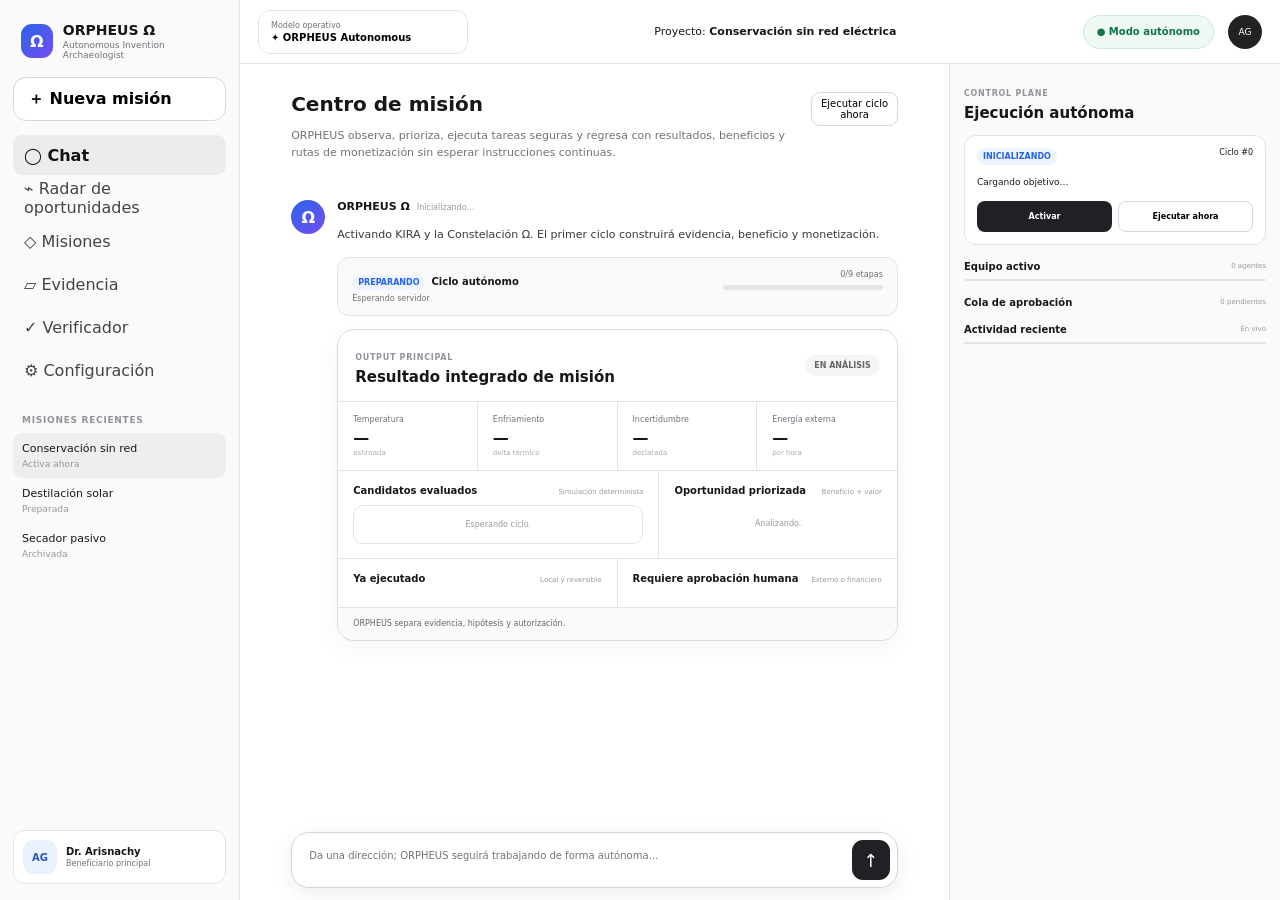
==== web/index.html @ 922df69e "feat: add ChatGPT Codex-style autonomous control interface" ====
<!doctype html>
<html lang="es">
<head>
<meta charset="utf-8"><meta name="viewport" content="width=device-width,initial-scale=1">
<title>ORPHEUS Ω</title>
<style>
:root{--bg:#fff;--soft:#f7f7f8;--line:#e4e4e7;--text:#171719;--muted:#71717a;--blue:#2563eb;--green:#0e9f6e;--amber:#b7791f;font-family:Inter,ui-sans-serif,system-ui,-apple-system,"Segoe UI",sans-serif;color:#171719;background:#fff}
*{box-sizing:border-box}body{margin:0}button,textarea{font:inherit}button{cursor:pointer}.app{min-height:100vh;display:grid;grid-template-columns:240px 1fr}.side{position:fixed;inset:0 auto 0 0;width:240px;padding:16px 13px;background:#fafafa;border-right:1px solid var(--line);display:flex;flex-direction:column;z-index:20}.brand{display:flex;gap:10px;align-items:center;padding:6px 8px 17px}.logo,.avatar{display:grid;place-items:center;border-radius:11px;font-weight:800}.logo{width:34px;height:34px;color:#fff;background:linear-gradient(135deg,#2865e8,#774cf3)}.brand b,.brand small{display:block}.brand b{font-size:14px}.brand small{font-size:9px;color:var(--muted);margin-top:2px}.new{height:44px;border:1px solid #d8d8dc;border-radius:13px;background:#fff;text-align:left;padding:0 14px;font-weight:650}.nav{display:grid;gap:3px;margin-top:14px}.nav button{height:40px;border:0;border-radius:9px;background:transparent;text-align:left;padding:0 11px;color:#444}.nav button:hover,.nav .active{background:#ececee;color:#111;font-weight:650}.recent{margin-top:25px}.label{font-size:9px;color:#92929a;font-weight:800;letter-spacing:.08em;padding:0 9px 8px}.chatrow{padding:9px;border-radius:9px;font-size:11px}.chatrow.active{background:#eeeef0}.chatrow small{display:block;color:#999;margin-top:3px}.user{margin-top:auto;display:grid;grid-template-columns:34px 1fr;gap:9px;align-items:center;padding:9px;border:1px solid var(--line);border-radius:12px;background:#fff}.avatar{width:34px;height:34px;background:#eaf1ff;color:#2458bd;font-size:10px}.user b,.user small{display:block}.user b{font-size:10px}.user small{font-size:8px;color:var(--muted);margin-top:2px}.main{grid-column:2;min-width:0}.top{height:64px;position:sticky;top:0;z-index:15;border-bottom:1px solid var(--line);background:rgba(255,255,255,.94);backdrop-filter:blur(12px);display:grid;grid-template-columns:210px 1fr auto auto;gap:14px;align-items:center;padding:9px 18px}.model{height:44px;border:1px solid var(--line);border-radius:12px;background:#fff;text-align:left;padding:0 12px}.model small,.model b{display:block}.model small{font-size:8px;color:var(--muted)}.model b{font-size:10px;margin-top:2px}.project{text-align:center;font-size:11px}.auto{height:34px;border:1px solid #cfe8dd;border-radius:999px;background:#eff9f4;color:#13734d;padding:0 13px;font-size:10px;font-weight:700}.auto.pause{border-color:#eadcbc;background:#fff8e9;color:#8a641e}.profile{width:34px;height:34px;border-radius:50%;border:0;background:#222;color:#fff;font-size:9px}.work{height:calc(100vh - 64px);display:grid;grid-template-columns:minmax(0,1fr) 330px}.conversation{position:relative;min-width:0;border-right:1px solid var(--line)}.scroll{height:100%;overflow:auto;padding:28px clamp(20px,4vw,56px) 145px}.heading,.message{max-width:960px;margin:auto}.heading{display:flex;justify-content:space-between;gap:15px;margin-bottom:28px}.heading h1{font-size:20px;margin:0}.heading p{font-size:11px;color:var(--muted);line-height:1.55;max-width:690px}.ghost{height:34px;border:1px solid #d7d7db;border-radius:9px;background:#fff;font-size:10px}.message{display:grid;grid-template-columns:34px 1fr;gap:12px}.mavatar{width:34px;height:34px;border-radius:50%;display:grid;place-items:center;color:#fff;background:linear-gradient(135deg,#2865e8,#774cf3);font-weight:800}.meta{height:26px;font-size:11px}.meta span{font-size:8px;color:#999;margin-left:7px}.intro{font-size:11px;line-height:1.6;color:#38383e}.run{margin:13px 0;padding:12px 14px;border:1px solid var(--line);border-radius:12px;background:#fafafa;display:flex;justify-content:space-between;gap:12px}.run b{font-size:10px}.run small{display:block;color:var(--muted);font-size:8px;margin-top:4px}.state{display:inline-block;padding:3px 6px;border-radius:999px;background:#edf3ff;color:var(--blue);font-size:8px;font-weight:800;margin-right:6px}.prog{width:160px;text-align:right;font-size:8px;color:var(--muted)}.track{height:5px;background:#e5e5e7;border-radius:999px;margin-top:6px;overflow:hidden}.fill{height:100%;width:0;background:linear-gradient(90deg,#2865e8,#774cf3);transition:.3s}.output{border:1px solid #d9d9dd;border-radius:17px;overflow:hidden;background:#fff;box-shadow:0 8px 25px rgba(0,0,0,.04)}.outhead{padding:15px 17px;border-bottom:1px solid var(--line);display:flex;justify-content:space-between;align-items:center}.eyebrow{font-size:8px;color:#92929a;font-weight:800;letter-spacing:.09em}.outhead h2{font-size:15px;margin:4px 0 0}.chip{padding:6px 9px;border-radius:999px;background:#f5f5f6;color:#666;font-size:8px;font-weight:800}.chip.ok{background:#eaf8f2;color:#13734d}.metrics{display:grid;grid-template-columns:repeat(4,1fr);border-bottom:1px solid var(--line)}.metric{padding:13px 15px;border-right:1px solid var(--line)}.metric:last-child{border:0}.metric span,.metric b,.metric small{display:block}.metric span{font-size:8px;color:var(--muted)}.metric b{font-size:16px;margin-top:4px}.metric small{font-size:7px;color:#aaa;margin-top:2px}.grid{display:grid;grid-template-columns:1.15fr .85fr;border-bottom:1px solid var(--line)}.panel{padding:14px 15px;border-right:1px solid var(--line);min-width:0}.panel:last-child{border:0}.ptitle{display:flex;justify-content:space-between;align-items:baseline;margin-bottom:9px}.ptitle b{font-size:10px}.ptitle span{font-size:7px;color:#999}.table{border:1px solid var(--line);border-radius:10px;overflow:hidden}.thead,.trow{display:grid;grid-template-columns:1fr 62px 58px 72px;gap:5px;align-items:center;padding:8px 9px}.thead{background:#f7f7f8;font-size:7px;color:#888;font-weight:800}.trow{border-top:1px solid var(--line);font-size:8px}.trow.win{background:#f1faf6}.pill{padding:4px 6px;border-radius:999px;font-size:7px;font-weight:800;background:#fff0f0;color:#bd3d3d}.pill.pass{background:#eaf8f2;color:#13734d}.opp h3{font-size:12px;margin:0}.opp p{font-size:9px;color:#555;line-height:1.5}.score{float:right;padding:5px 7px;border-radius:8px;background:#edf3ff;color:#315fc2;font-size:8px;font-weight:800}.tags{display:flex;flex-wrap:wrap;gap:4px}.tags span{font-size:7px;background:#f0f0f2;border-radius:999px;padding:4px 6px}.money{display:grid;grid-template-columns:repeat(3,1fr);gap:5px;margin-top:9px}.money div{border:1px solid var(--line);border-radius:8px;padding:7px}.money small,.money b{display:block}.money small{font-size:7px;color:#888}.money b{font-size:9px;margin-top:3px}.lower{grid-template-columns:1fr 1fr}.actions{display:grid;gap:6px}.action{display:grid;grid-template-columns:20px 1fr auto;gap:7px;align-items:center;padding:7px;border:1px solid var(--line);border-radius:9px}.icon{width:20px;height:20px;border-radius:6px;background:#eaf8f2;color:var(--green);display:grid;place-items:center;font-size:8px;font-weight:800}.action strong,.action small{display:block}.action strong{font-size:8px}.action small{font-size:7px;color:#888;margin-top:2px}.action button{height:25px;border:1px solid #d6d6da;border-radius:7px;background:#fff;font-size:7px}.disc{padding:10px 15px;background:#fafafa;color:#666;font-size:8px;line-height:1.5}.composerwrap{position:absolute;left:0;right:0;bottom:0;padding:12px clamp(20px,4vw,56px);background:linear-gradient(transparent,#fff 25%,#fff)}.composer{max-width:960px;margin:auto;display:grid;grid-template-columns:1fr 38px;gap:6px;padding:7px;border:1px solid #d4d4d8;border-radius:18px;background:#fff;box-shadow:0 6px 22px rgba(0,0,0,.07)}textarea{border:0;outline:0;resize:none;padding:10px;min-height:40px;max-height:110px;font-size:10px}.send{border:0;border-radius:11px;background:#202124;color:#fff;font-size:18px}.control{padding:17px 14px;background:#fafafa;overflow:auto}.control h2{font-size:15px;margin:4px 0 13px}.card,.agentlist,.events{border:1px solid var(--line);border-radius:12px;background:#fff}.card{padding:12px}.statusline{display:flex;justify-content:space-between;font-size:8px}.statusbadge{padding:4px 6px;border-radius:999px;background:#edf3ff;color:var(--blue);font-weight:800}.goal{font-size:9px;line-height:1.5;margin:11px 0}.buttons{display:grid;grid-template-columns:1fr 1fr;gap:6px}.buttons button{height:31px;border-radius:8px;font-size:8px;font-weight:700}.primary{border:0;background:#202124;color:#fff}.secondary{border:1px solid #d7d7db;background:#fff}.section{margin-top:16px}.sectitle{display:flex;justify-content:space-between;align-items:center;margin-bottom:7px}.sectitle b{font-size:10px}.sectitle span{font-size:7px;color:#999}.agent{display:grid;grid-template-columns:27px 1fr auto;gap:8px;align-items:center;padding:8px 9px;border-bottom:1px solid var(--line)}.agent:last-child{border:0}.asymbol{width:27px;height:27px;border-radius:8px;background:#f0f3f9;color:#4764a5;display:grid;place-items:center;font-size:8px;font-weight:800}.agent b,.agent small{display:block}.agent b{font-size:8px}.agent small{font-size:6px;color:#888;margin-top:2px}.astatus{font-size:6px;color:#777}.astatus:before{content:"";display:inline-block;width:5px;height:5px;border-radius:50%;background:var(--green);margin-right:4px}.approval{padding:9px;border:1px solid var(--line);border-radius:9px;background:#fff;margin-bottom:6px}.approval b,.approval small{display:block}.approval b{font-size:8px}.approval small{font-size:7px;color:#888;line-height:1.4;margin:3px 0 7px}.approval button{width:100%;height:27px;border:1px solid #d7d7db;border-radius:7px;background:#fff;font-size:7px}.event{padding:8px 9px;border-bottom:1px solid var(--line);font-size:7px;line-height:1.4}.event:last-child{border:0}.event small{display:block;color:#999;margin-top:2px}.empty{text-align:center;color:#999;font-size:8px;padding:14px}.toast{position:fixed;right:18px;bottom:18px;background:#202124;color:#fff;border-radius:10px;padding:10px 12px;font-size:9px;opacity:0;transform:translateY(8px);transition:.2s;z-index:99}.toast.show{opacity:1;transform:none}
@media(max-width:1050px){.work{grid-template-columns:1fr}.control{display:none}.conversation{border:0}.project{display:none}.top{grid-template-columns:210px 1fr auto}}@media(max-width:760px){.app{grid-template-columns:1fr}.side{display:none}.main{grid-column:1}.top{grid-template-columns:1fr auto auto;padding:8px 10px}.model{width:180px}.scroll{padding:20px 12px 135px}.heading{display:block}.heading button{margin-top:10px}.metrics{grid-template-columns:1fr 1fr}.grid,.lower{grid-template-columns:1fr}.panel{border-right:0;border-bottom:1px solid var(--line)}.run{display:block}.prog{width:100%;margin-top:9px}.money{grid-template-columns:1fr}}
</style>
</head>
<body>
<div class="app">
<aside class="side">
 <div class="brand"><div class="logo">Ω</div><div><b>ORPHEUS Ω</b><small>Autonomous Invention Archaeologist</small></div></div>
 <button class="new" id="newMission">＋ Nueva misión</button>
 <nav class="nav"><button class="active">◯ Chat</button><button>⌁ Radar de oportunidades</button><button>◇ Misiones</button><button>▱ Evidencia</button><button>✓ Verificador</button><button>⚙ Configuración</button></nav>
 <div class="recent"><div class="label">MISIONES RECIENTES</div><div class="chatrow active">Conservación sin red<small>Activa ahora</small></div><div class="chatrow">Destilación solar<small>Preparada</small></div><div class="chatrow">Secador pasivo<small>Archivada</small></div></div>
 <div class="user"><div class="avatar">AG</div><div><b>Dr. Arisnachy</b><small>Beneficiario principal</small></div></div>
</aside>
<main class="main">
<header class="top">
 <button class="model"><small>Modelo operativo</small><b>✦ ORPHEUS Autonomous</b></button>
 <div class="project">Proyecto: <b>Conservación sin red eléctrica</b></div>
 <button class="auto" id="autoBadge">● Modo autónomo</button><button class="profile">AG</button>
</header>
<div class="work">
<section class="conversation">
<div class="scroll">
 <div class="heading"><div><h1>Centro de misión</h1><p>ORPHEUS observa, prioriza, ejecuta tareas seguras y regresa con resultados, beneficios y rutas de monetización sin esperar instrucciones continuas.</p></div><button class="ghost" id="runNow">Ejecutar ciclo ahora</button></div>
 <article class="message"><div class="mavatar">Ω</div><div><div class="meta"><b>ORPHEUS Ω</b><span id="updated">Inicializando…</span></div><div class="intro" id="intro">Activando KIRA y la Constelación Ω. El primer ciclo construirá evidencia, beneficio y monetización.</div>
 <div class="run"><div><span class="state" id="runState">PREPARANDO</span><b id="cycleTitle">Ciclo autónomo</b><small id="cycleMeta">Esperando servidor</small></div><div class="prog"><span id="progressLabel">0/9 etapas</span><div class="track"><div class="fill" id="fill"></div></div></div></div>
 <section class="output">
  <div class="outhead"><div><span class="eyebrow">OUTPUT PRINCIPAL</span><h2>Resultado integrado de misión</h2></div><span class="chip" id="missionStatus">EN ANÁLISIS</span></div>
  <div class="metrics"><div class="metric"><span>Temperatura</span><b id="temp">—</b><small>estimada</small></div><div class="metric"><span>Enfriamiento</span><b id="delta">—</b><small>delta térmico</small></div><div class="metric"><span>Incertidumbre</span><b id="uncertainty">—</b><small>declarada</small></div><div class="metric"><span>Energía externa</span><b id="energy">—</b><small>por hora</small></div></div>
  <div class="grid"><div class="panel"><div class="ptitle"><b>Candidatos evaluados</b><span>Simulación determinista</span></div><div class="table" id="candidates"><div class="empty">Esperando ciclo.</div></div></div><div class="panel"><div class="ptitle"><b>Oportunidad priorizada</b><span>Beneficio + valor</span></div><div id="opportunity" class="empty">Analizando.</div></div></div>
  <div class="grid lower"><div class="panel"><div class="ptitle"><b>Ya ejecutado</b><span>Local y reversible</span></div><div class="actions" id="done"></div></div><div class="panel"><div class="ptitle"><b>Requiere aprobación humana</b><span>Externo o financiero</span></div><div class="actions" id="gated"></div></div></div>
  <div class="disc" id="disclaimer">ORPHEUS separa evidencia, hipótesis y autorización.</div>
 </section>
 </div></article>
</div>
<div class="composerwrap"><form class="composer" id="form"><textarea id="input" rows="1" placeholder="Da una dirección; ORPHEUS seguirá trabajando de forma autónoma…"></textarea><button class="send">↑</button></form></div>
</section>
<aside class="control"><span class="eyebrow">CONTROL PLANE</span><h2>Ejecución autónoma</h2>
 <div class="card"><div class="statusline"><span class="statusbadge" id="sideStatus">INICIALIZANDO</span><span id="cycleNo">Ciclo #0</span></div><div class="goal" id="goal">Cargando objetivo…</div><div class="buttons"><button class="primary" id="toggle">Activar</button><button class="secondary" id="sideRun">Ejecutar ahora</button></div></div>
 <div class="section"><div class="sectitle"><b>Equipo activo</b><span id="agentCount">0 agentes</span></div><div class="agentlist" id="agents"></div></div>
 <div class="section"><div class="sectitle"><b>Cola de aprobación</b><span id="approvalCount">0 pendientes</span></div><div id="approvals"></div></div>
 <div class="section"><div class="sectitle"><b>Actividad reciente</b><span>En vivo</span></div><div class="events" id="events"></div></div>
</aside>
</div>
</main>
</div>
<div class="toast" id="toast"></div>
<script>
const q=s=>document.querySelector(s),d={auto:q("#autoBadge"),run:q("#runState"),cycle:q("#cycleTitle"),meta:q("#cycleMeta"),pl:q("#progressLabel"),fill:q("#fill"),ms:q("#missionStatus"),temp:q("#temp"),delta:q("#delta"),unc:q("#uncertainty"),energy:q("#energy"),cand:q("#candidates"),opp:q("#opportunity"),done:q("#done"),gated:q("#gated"),disc:q("#disclaimer"),side:q("#sideStatus"),no:q("#cycleNo"),goal:q("#goal"),toggle:q("#toggle"),agents:q("#agents"),ac:q("#agentCount"),approvals:q("#approvals"),apc:q("#approvalCount"),events:q("#events"),updated:q("#updated"),intro:q("#intro"),toast:q("#toast"),input:q("#input"),form:q("#form")};let state=null,timer;
const esc=v=>String(v??"").replace(/[&<>"']/g,m=>({"&":"&amp;","<":"&lt;",">":"&gt;",'"':"&quot;","'":"&#39;"}[m]));
const num=(v,n=1)=>Number.isFinite(Number(v))?Number(v).toFixed(n):"—";
const money=v=>Number.isFinite(Number(v))?new Intl.NumberFormat("en-US",{style:"currency",currency:"USD",maximumFractionDigits:0}).format(v):"—";
const time=v=>{if(!v)return"sin ejecutar";try{return new Intl.DateTimeFormat("es-DO",{hour:"2-digit",minute:"2-digit",second:"2-digit"}).format(new Date(v))}catch{return"actualizado"}};
async function api(path,opt={}){const r=await fetch(path,{headers:{"Content-Type":"application/json"},...opt});if(!r.ok){let e=`Error ${r.status}`;try{e=(await r.json()).detail||e}catch{}throw Error(e)}return r.json()}
function toast(m){d.toast.textContent=m;d.toast.classList.add("show");clearTimeout(timer);timer=setTimeout(()=>d.toast.classList.remove("show"),2800)}
function label(s){return({idle:"EN ESPERA",ready:"LISTO",running:"EJECUTANDO",watching:"VIGILANDO",paused:"PAUSADO"}[s]||String(s||"").toUpperCase())}
function render(s){state=s;const p=s.pipeline||[],c=p.filter(x=>x.status==="completed").length,total=p.length||9,w=s.mission_result?.winner,sim=w?.simulation,ok=!!w?.verification?.approved;
 d.auto.textContent=(s.enabled?"● Modo autónomo activo":"● Modo autónomo pausado");d.auto.classList.toggle("pause",!s.enabled);d.run.textContent=label(s.status);d.side.textContent=label(s.status);d.cycle.textContent=`Ciclo autónomo #${s.cycle_number||0}`;d.no.textContent=`Ciclo #${s.cycle_number||0}`;d.meta.textContent=s.enabled?`Último resultado: ${time(s.last_completed_at)}`:"Ejecución recurrente pausada";d.pl.textContent=`${c}/${total} etapas`;d.fill.style.width=`${Math.round(c/total*100)}%`;d.goal.textContent=s.goal||"Sin objetivo";d.toggle.textContent=s.enabled?"Pausar":"Activar";d.updated.textContent=`actualizado ${time(s.last_completed_at||s.last_started_at)}`;
 d.ms.textContent=s.mission_result?.mission_status||"EN ANÁLISIS";d.ms.className="chip"+(ok?" ok":"");d.temp.textContent=sim?`${num(sim.estimated_internal_c,2)} °C`:"—";d.delta.textContent=sim?`${num(sim.cooling_delta_c,2)} °C`:"—";d.unc.textContent=sim?`${num(sim.uncertainty_c,2)} °C`:"—";d.energy.textContent=sim?`${num(sim.hourly_energy_kwh,1)} kWh`:"—";
 const rows=s.mission_result?.ranked_candidates||[];d.cand.innerHTML=rows.length?`<div class="thead"><span>Diseño</span><span>Temp.</span><span>Delta</span><span>Resultado</span></div>`+rows.map(x=>{const a=!!x.verification?.approved,z=x.simulation||{};return`<div class="trow ${a?"win":""}"><b>${esc(x.design)}</b><span>${num(z.estimated_internal_c)}°</span><span>${num(z.cooling_delta_c)}°</span><span class="pill ${a?"pass":""}">${a?"GANADOR":"RECHAZADO"}</span></div>`}).join(""):`<div class="empty">Esperando ciclo.</div>`;
 const plan=s.benefit_plan,o=plan?.selected_opportunity,acts=plan?.actions||[];if(o){d.intro.textContent=`Ciclo completado. «${o.title}» ofrece el mejor balance actual entre beneficio humano, evidencia y captura de valor.`;d.opp.innerHTML=`<div class="opp"><span class="score">${num(o.priority_score)} prioridad</span><h3>${esc(o.title)}</h3><p>${esc(o.benefit)}</p><div class="tags">${(o.beneficiaries||[]).map(x=>`<span>${esc(x)}</span>`).join("")}</div><div class="money"><div><small>Precio hipótesis</small><b>${money(o.price_hypothesis_usd)}</b></div><div><small>Costo hipótesis</small><b>${money(o.unit_cost_hypothesis_usd)}</b></div><div><small>Margen hipótesis</small><b>${money(o.gross_margin_hypothesis_usd)}</b></div></div><p><b>Modelo:</b> ${esc(o.revenue_model)}</p></div>`}else d.opp.innerHTML=`<div class="empty">Analizando.</div>`;
 const local=acts.filter(a=>a.status==="completed"),gated=acts.filter(a=>a.requires_human_approval);d.done.innerHTML=local.map(a=>`<div class="action"><span class="icon">✓</span><span><strong>${esc(a.title)}</strong><small>${esc(a.benefit)}</small></span><small>${esc(a.agent)}</small></div>`).join("")||`<div class="empty">Sin tareas.</div>`;d.gated.innerHTML=gated.map(a=>`<div class="action"><span class="icon">!</span><span><strong>${esc(a.title)}</strong><small>${esc(a.benefit)}</small></span><button data-approve="${esc(a.id)}" ${a.status==="approved"?"disabled":""}>${a.status==="approved"?"APROBADA":"APROBAR"}</button></div>`).join("")||`<div class="empty">Sin decisiones.</div>`;d.disc.textContent=plan?.disclaimer||"ORPHEUS separa evidencia, hipótesis y autorización.";
 d.agents.innerHTML=(s.agents||[]).map(a=>`<div class="agent"><span class="asymbol">${esc(a.name.slice(0,2))}</span><span><b>${esc(a.name)}</b><small>${esc(a.role)}</small></span><span class="astatus">${esc(a.status)}</span></div>`).join("");d.ac.textContent=`${(s.agents||[]).length} agentes`;
 const pending=gated.filter(a=>a.status!=="approved");d.apc.textContent=`${pending.length} pendientes`;d.approvals.innerHTML=pending.map(a=>`<div class="approval"><b>${esc(a.title)}</b><small>${esc(a.benefit)}</small><button data-approve="${esc(a.id)}">Revisar y aprobar</button></div>`).join("")||`<div class="empty">No hay decisiones pendientes.</div>`;
 d.events.innerHTML=(s.events||[]).slice(0,6).map(e=>`<div class="event">${esc(e.message)}<small>${time(e.at)}</small></div>`).join("")||`<div class="empty">Sin actividad.</div>`
}
async function refresh(){try{render(await api("/autonomy/state"))}catch(e){}}
async function run(){toast("Ciclo autónomo iniciado.");try{render(await api("/autonomy/cycle",{method:"POST"}));toast("Output actualizado.")}catch(e){toast(e.message)}}
async function toggle(){try{render(await api(state?.enabled?"/autonomy/stop":"/autonomy/start",{method:"POST"}));toast(state?.enabled?"Modo autónomo activo.":"Modo autónomo pausado.")}catch(e){toast(e.message)}}
async function approve(id){try{render(await api(`/autonomy/approve/${encodeURIComponent(id)}`,{method:"POST"}));toast("Aprobación registrada.")}catch(e){toast(e.message)}}
document.addEventListener("click",e=>{const b=e.target.closest("[data-approve]");if(b&&!b.disabled)approve(b.dataset.approve)});q("#runNow").onclick=run;q("#sideRun").onclick=run;d.toggle.onclick=toggle;d.auto.onclick=toggle;d.form.onsubmit=async e=>{e.preventDefault();const m=d.input.value.trim();if(!m)return;d.intro.textContent="ORION redefine el contrato y KIRA coordina el ciclo.";try{const r=await api("/chat",{method:"POST",body:JSON.stringify({message:m})});d.input.value="";render(r.state);d.intro.textContent=r.assistant_message;toast("Dirección integrada.")}catch(x){toast(x.message)}};q("#newMission").onclick=()=>{d.input.value="";d.input.focus();toast("Describe la nueva misión.")};refresh();setInterval(refresh,4000);
</script>
</body></html>
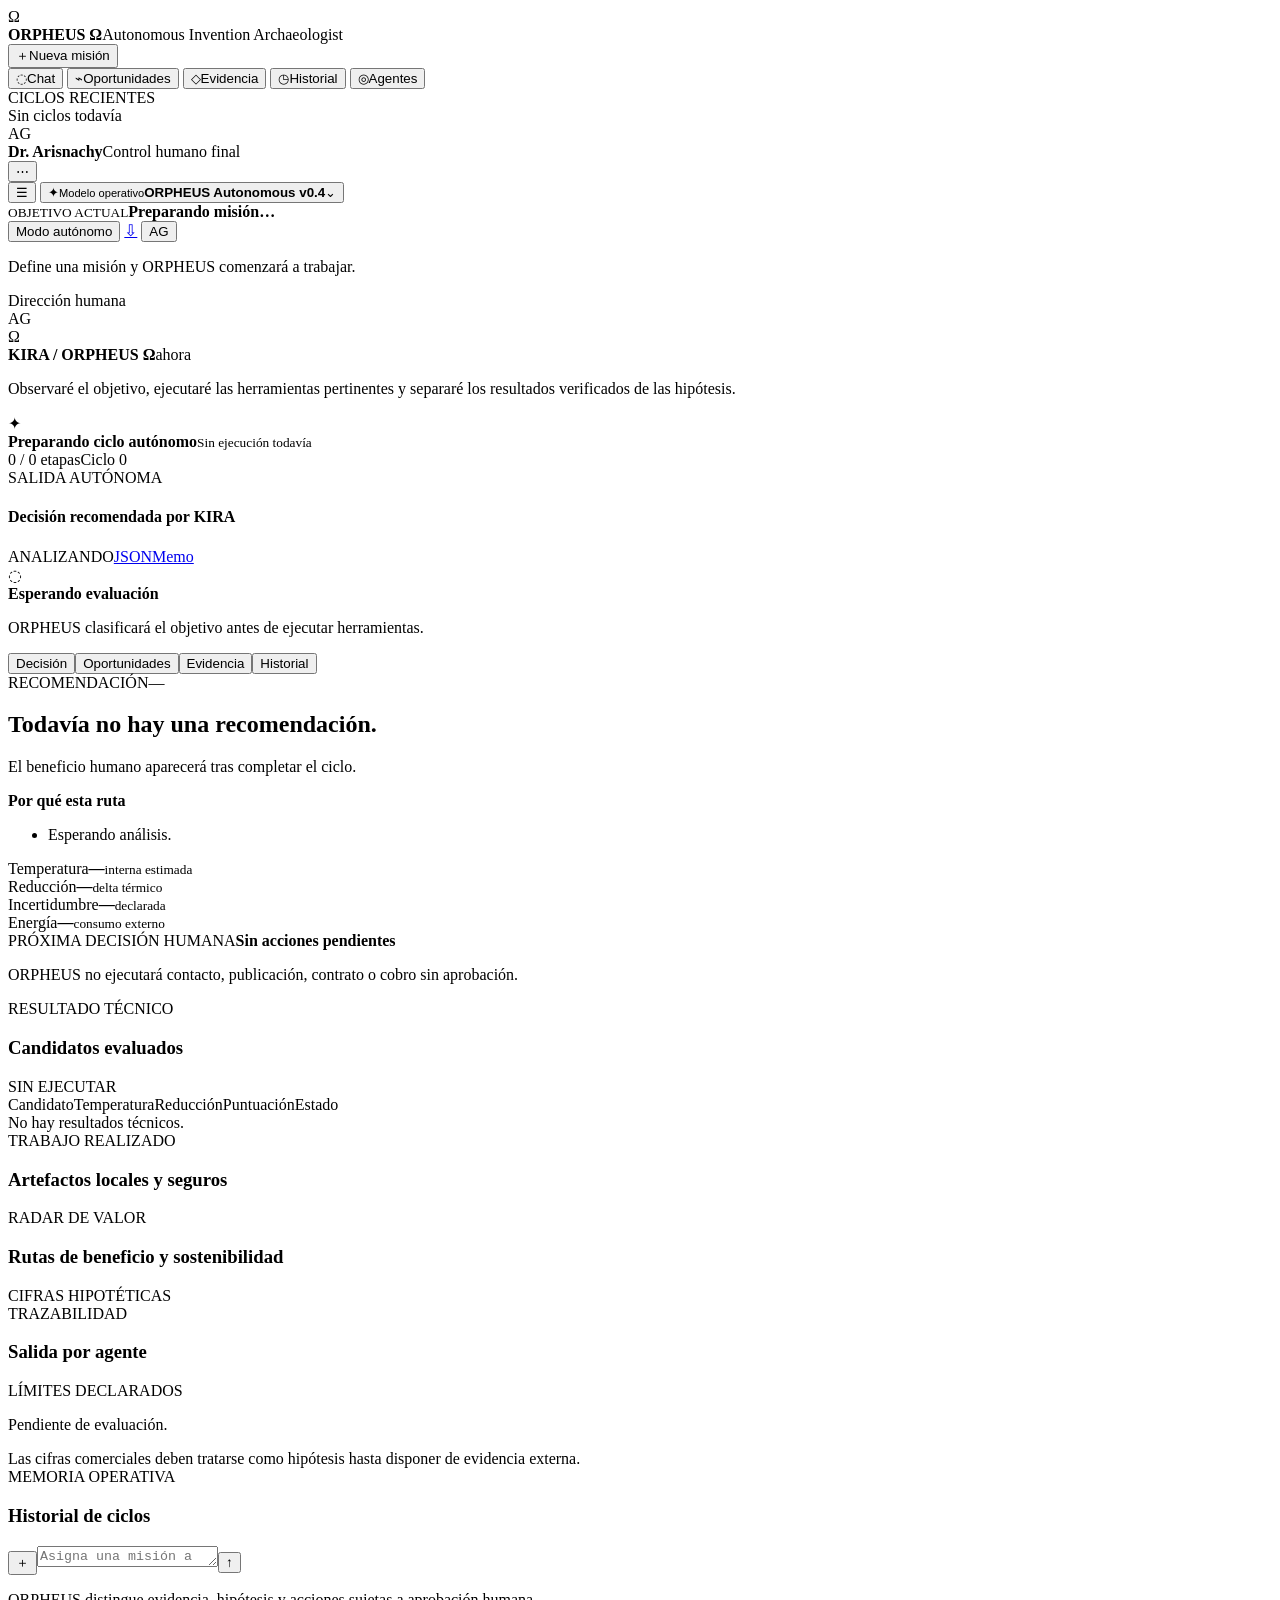
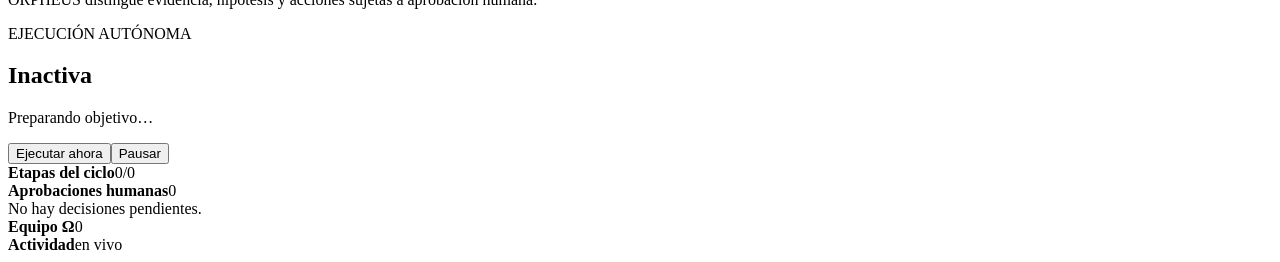
==== commit b9248598: "refactor(ui): replace monolithic mockup with live control interface" ====
--- a/web/index.html
+++ b/web/index.html
@@ -1,79 +1,91 @@
 <!doctype html>
 <html lang="es">
 <head>
-<meta charset="utf-8"><meta name="viewport" content="width=device-width,initial-scale=1">
-<title>ORPHEUS Ω</title>
-<style>
-:root{--bg:#fff;--soft:#f7f7f8;--line:#e4e4e7;--text:#171719;--muted:#71717a;--blue:#2563eb;--green:#0e9f6e;--amber:#b7791f;font-family:Inter,ui-sans-serif,system-ui,-apple-system,"Segoe UI",sans-serif;color:#171719;background:#fff}
-*{box-sizing:border-box}body{margin:0}button,textarea{font:inherit}button{cursor:pointer}.app{min-height:100vh;display:grid;grid-template-columns:240px 1fr}.side{position:fixed;inset:0 auto 0 0;width:240px;padding:16px 13px;background:#fafafa;border-right:1px solid var(--line);display:flex;flex-direction:column;z-index:20}.brand{display:flex;gap:10px;align-items:center;padding:6px 8px 17px}.logo,.avatar{display:grid;place-items:center;border-radius:11px;font-weight:800}.logo{width:34px;height:34px;color:#fff;background:linear-gradient(135deg,#2865e8,#774cf3)}.brand b,.brand small{display:block}.brand b{font-size:14px}.brand small{font-size:9px;color:var(--muted);margin-top:2px}.new{height:44px;border:1px solid #d8d8dc;border-radius:13px;background:#fff;text-align:left;padding:0 14px;font-weight:650}.nav{display:grid;gap:3px;margin-top:14px}.nav button{height:40px;border:0;border-radius:9px;background:transparent;text-align:left;padding:0 11px;color:#444}.nav button:hover,.nav .active{background:#ececee;color:#111;font-weight:650}.recent{margin-top:25px}.label{font-size:9px;color:#92929a;font-weight:800;letter-spacing:.08em;padding:0 9px 8px}.chatrow{padding:9px;border-radius:9px;font-size:11px}.chatrow.active{background:#eeeef0}.chatrow small{display:block;color:#999;margin-top:3px}.user{margin-top:auto;display:grid;grid-template-columns:34px 1fr;gap:9px;align-items:center;padding:9px;border:1px solid var(--line);border-radius:12px;background:#fff}.avatar{width:34px;height:34px;background:#eaf1ff;color:#2458bd;font-size:10px}.user b,.user small{display:block}.user b{font-size:10px}.user small{font-size:8px;color:var(--muted);margin-top:2px}.main{grid-column:2;min-width:0}.top{height:64px;position:sticky;top:0;z-index:15;border-bottom:1px solid var(--line);background:rgba(255,255,255,.94);backdrop-filter:blur(12px);display:grid;grid-template-columns:210px 1fr auto auto;gap:14px;align-items:center;padding:9px 18px}.model{height:44px;border:1px solid var(--line);border-radius:12px;background:#fff;text-align:left;padding:0 12px}.model small,.model b{display:block}.model small{font-size:8px;color:var(--muted)}.model b{font-size:10px;margin-top:2px}.project{text-align:center;font-size:11px}.auto{height:34px;border:1px solid #cfe8dd;border-radius:999px;background:#eff9f4;color:#13734d;padding:0 13px;font-size:10px;font-weight:700}.auto.pause{border-color:#eadcbc;background:#fff8e9;color:#8a641e}.profile{width:34px;height:34px;border-radius:50%;border:0;background:#222;color:#fff;font-size:9px}.work{height:calc(100vh - 64px);display:grid;grid-template-columns:minmax(0,1fr) 330px}.conversation{position:relative;min-width:0;border-right:1px solid var(--line)}.scroll{height:100%;overflow:auto;padding:28px clamp(20px,4vw,56px) 145px}.heading,.message{max-width:960px;margin:auto}.heading{display:flex;justify-content:space-between;gap:15px;margin-bottom:28px}.heading h1{font-size:20px;margin:0}.heading p{font-size:11px;color:var(--muted);line-height:1.55;max-width:690px}.ghost{height:34px;border:1px solid #d7d7db;border-radius:9px;background:#fff;font-size:10px}.message{display:grid;grid-template-columns:34px 1fr;gap:12px}.mavatar{width:34px;height:34px;border-radius:50%;display:grid;place-items:center;color:#fff;background:linear-gradient(135deg,#2865e8,#774cf3);font-weight:800}.meta{height:26px;font-size:11px}.meta span{font-size:8px;color:#999;margin-left:7px}.intro{font-size:11px;line-height:1.6;color:#38383e}.run{margin:13px 0;padding:12px 14px;border:1px solid var(--line);border-radius:12px;background:#fafafa;display:flex;justify-content:space-between;gap:12px}.run b{font-size:10px}.run small{display:block;color:var(--muted);font-size:8px;margin-top:4px}.state{display:inline-block;padding:3px 6px;border-radius:999px;background:#edf3ff;color:var(--blue);font-size:8px;font-weight:800;margin-right:6px}.prog{width:160px;text-align:right;font-size:8px;color:var(--muted)}.track{height:5px;background:#e5e5e7;border-radius:999px;margin-top:6px;overflow:hidden}.fill{height:100%;width:0;background:linear-gradient(90deg,#2865e8,#774cf3);transition:.3s}.output{border:1px solid #d9d9dd;border-radius:17px;overflow:hidden;background:#fff;box-shadow:0 8px 25px rgba(0,0,0,.04)}.outhead{padding:15px 17px;border-bottom:1px solid var(--line);display:flex;justify-content:space-between;align-items:center}.eyebrow{font-size:8px;color:#92929a;font-weight:800;letter-spacing:.09em}.outhead h2{font-size:15px;margin:4px 0 0}.chip{padding:6px 9px;border-radius:999px;background:#f5f5f6;color:#666;font-size:8px;font-weight:800}.chip.ok{background:#eaf8f2;color:#13734d}.metrics{display:grid;grid-template-columns:repeat(4,1fr);border-bottom:1px solid var(--line)}.metric{padding:13px 15px;border-right:1px solid var(--line)}.metric:last-child{border:0}.metric span,.metric b,.metric small{display:block}.metric span{font-size:8px;color:var(--muted)}.metric b{font-size:16px;margin-top:4px}.metric small{font-size:7px;color:#aaa;margin-top:2px}.grid{display:grid;grid-template-columns:1.15fr .85fr;border-bottom:1px solid var(--line)}.panel{padding:14px 15px;border-right:1px solid var(--line);min-width:0}.panel:last-child{border:0}.ptitle{display:flex;justify-content:space-between;align-items:baseline;margin-bottom:9px}.ptitle b{font-size:10px}.ptitle span{font-size:7px;color:#999}.table{border:1px solid var(--line);border-radius:10px;overflow:hidden}.thead,.trow{display:grid;grid-template-columns:1fr 62px 58px 72px;gap:5px;align-items:center;padding:8px 9px}.thead{background:#f7f7f8;font-size:7px;color:#888;font-weight:800}.trow{border-top:1px solid var(--line);font-size:8px}.trow.win{background:#f1faf6}.pill{padding:4px 6px;border-radius:999px;font-size:7px;font-weight:800;background:#fff0f0;color:#bd3d3d}.pill.pass{background:#eaf8f2;color:#13734d}.opp h3{font-size:12px;margin:0}.opp p{font-size:9px;color:#555;line-height:1.5}.score{float:right;padding:5px 7px;border-radius:8px;background:#edf3ff;color:#315fc2;font-size:8px;font-weight:800}.tags{display:flex;flex-wrap:wrap;gap:4px}.tags span{font-size:7px;background:#f0f0f2;border-radius:999px;padding:4px 6px}.money{display:grid;grid-template-columns:repeat(3,1fr);gap:5px;margin-top:9px}.money div{border:1px solid var(--line);border-radius:8px;padding:7px}.money small,.money b{display:block}.money small{font-size:7px;color:#888}.money b{font-size:9px;margin-top:3px}.lower{grid-template-columns:1fr 1fr}.actions{display:grid;gap:6px}.action{display:grid;grid-template-columns:20px 1fr auto;gap:7px;align-items:center;padding:7px;border:1px solid var(--line);border-radius:9px}.icon{width:20px;height:20px;border-radius:6px;background:#eaf8f2;color:var(--green);display:grid;place-items:center;font-size:8px;font-weight:800}.action strong,.action small{display:block}.action strong{font-size:8px}.action small{font-size:7px;color:#888;margin-top:2px}.action button{height:25px;border:1px solid #d6d6da;border-radius:7px;background:#fff;font-size:7px}.disc{padding:10px 15px;background:#fafafa;color:#666;font-size:8px;line-height:1.5}.composerwrap{position:absolute;left:0;right:0;bottom:0;padding:12px clamp(20px,4vw,56px);background:linear-gradient(transparent,#fff 25%,#fff)}.composer{max-width:960px;margin:auto;display:grid;grid-template-columns:1fr 38px;gap:6px;padding:7px;border:1px solid #d4d4d8;border-radius:18px;background:#fff;box-shadow:0 6px 22px rgba(0,0,0,.07)}textarea{border:0;outline:0;resize:none;padding:10px;min-height:40px;max-height:110px;font-size:10px}.send{border:0;border-radius:11px;background:#202124;color:#fff;font-size:18px}.control{padding:17px 14px;background:#fafafa;overflow:auto}.control h2{font-size:15px;margin:4px 0 13px}.card,.agentlist,.events{border:1px solid var(--line);border-radius:12px;background:#fff}.card{padding:12px}.statusline{display:flex;justify-content:space-between;font-size:8px}.statusbadge{padding:4px 6px;border-radius:999px;background:#edf3ff;color:var(--blue);font-weight:800}.goal{font-size:9px;line-height:1.5;margin:11px 0}.buttons{display:grid;grid-template-columns:1fr 1fr;gap:6px}.buttons button{height:31px;border-radius:8px;font-size:8px;font-weight:700}.primary{border:0;background:#202124;color:#fff}.secondary{border:1px solid #d7d7db;background:#fff}.section{margin-top:16px}.sectitle{display:flex;justify-content:space-between;align-items:center;margin-bottom:7px}.sectitle b{font-size:10px}.sectitle span{font-size:7px;color:#999}.agent{display:grid;grid-template-columns:27px 1fr auto;gap:8px;align-items:center;padding:8px 9px;border-bottom:1px solid var(--line)}.agent:last-child{border:0}.asymbol{width:27px;height:27px;border-radius:8px;background:#f0f3f9;color:#4764a5;display:grid;place-items:center;font-size:8px;font-weight:800}.agent b,.agent small{display:block}.agent b{font-size:8px}.agent small{font-size:6px;color:#888;margin-top:2px}.astatus{font-size:6px;color:#777}.astatus:before{content:"";display:inline-block;width:5px;height:5px;border-radius:50%;background:var(--green);margin-right:4px}.approval{padding:9px;border:1px solid var(--line);border-radius:9px;background:#fff;margin-bottom:6px}.approval b,.approval small{display:block}.approval b{font-size:8px}.approval small{font-size:7px;color:#888;line-height:1.4;margin:3px 0 7px}.approval button{width:100%;height:27px;border:1px solid #d7d7db;border-radius:7px;background:#fff;font-size:7px}.event{padding:8px 9px;border-bottom:1px solid var(--line);font-size:7px;line-height:1.4}.event:last-child{border:0}.event small{display:block;color:#999;margin-top:2px}.empty{text-align:center;color:#999;font-size:8px;padding:14px}.toast{position:fixed;right:18px;bottom:18px;background:#202124;color:#fff;border-radius:10px;padding:10px 12px;font-size:9px;opacity:0;transform:translateY(8px);transition:.2s;z-index:99}.toast.show{opacity:1;transform:none}
-@media(max-width:1050px){.work{grid-template-columns:1fr}.control{display:none}.conversation{border:0}.project{display:none}.top{grid-template-columns:210px 1fr auto}}@media(max-width:760px){.app{grid-template-columns:1fr}.side{display:none}.main{grid-column:1}.top{grid-template-columns:1fr auto auto;padding:8px 10px}.model{width:180px}.scroll{padding:20px 12px 135px}.heading{display:block}.heading button{margin-top:10px}.metrics{grid-template-columns:1fr 1fr}.grid,.lower{grid-template-columns:1fr}.panel{border-right:0;border-bottom:1px solid var(--line)}.run{display:block}.prog{width:100%;margin-top:9px}.money{grid-template-columns:1fr}}
-</style>
+  <meta charset="utf-8">
+  <meta name="viewport" content="width=device-width, initial-scale=1">
+  <meta name="description" content="ORPHEUS Ω — agente autónomo de arqueología de invenciones">
+  <title>ORPHEUS Ω</title>
+  <link rel="stylesheet" href="/assets/app.css">
 </head>
 <body>
-<div class="app">
-<aside class="side">
- <div class="brand"><div class="logo">Ω</div><div><b>ORPHEUS Ω</b><small>Autonomous Invention Archaeologist</small></div></div>
- <button class="new" id="newMission">＋ Nueva misión</button>
- <nav class="nav"><button class="active">◯ Chat</button><button>⌁ Radar de oportunidades</button><button>◇ Misiones</button><button>▱ Evidencia</button><button>✓ Verificador</button><button>⚙ Configuración</button></nav>
- <div class="recent"><div class="label">MISIONES RECIENTES</div><div class="chatrow active">Conservación sin red<small>Activa ahora</small></div><div class="chatrow">Destilación solar<small>Preparada</small></div><div class="chatrow">Secador pasivo<small>Archivada</small></div></div>
- <div class="user"><div class="avatar">AG</div><div><b>Dr. Arisnachy</b><small>Beneficiario principal</small></div></div>
-</aside>
-<main class="main">
-<header class="top">
- <button class="model"><small>Modelo operativo</small><b>✦ ORPHEUS Autonomous</b></button>
- <div class="project">Proyecto: <b>Conservación sin red eléctrica</b></div>
- <button class="auto" id="autoBadge">● Modo autónomo</button><button class="profile">AG</button>
-</header>
-<div class="work">
-<section class="conversation">
-<div class="scroll">
- <div class="heading"><div><h1>Centro de misión</h1><p>ORPHEUS observa, prioriza, ejecuta tareas seguras y regresa con resultados, beneficios y rutas de monetización sin esperar instrucciones continuas.</p></div><button class="ghost" id="runNow">Ejecutar ciclo ahora</button></div>
- <article class="message"><div class="mavatar">Ω</div><div><div class="meta"><b>ORPHEUS Ω</b><span id="updated">Inicializando…</span></div><div class="intro" id="intro">Activando KIRA y la Constelación Ω. El primer ciclo construirá evidencia, beneficio y monetización.</div>
- <div class="run"><div><span class="state" id="runState">PREPARANDO</span><b id="cycleTitle">Ciclo autónomo</b><small id="cycleMeta">Esperando servidor</small></div><div class="prog"><span id="progressLabel">0/9 etapas</span><div class="track"><div class="fill" id="fill"></div></div></div></div>
- <section class="output">
-  <div class="outhead"><div><span class="eyebrow">OUTPUT PRINCIPAL</span><h2>Resultado integrado de misión</h2></div><span class="chip" id="missionStatus">EN ANÁLISIS</span></div>
-  <div class="metrics"><div class="metric"><span>Temperatura</span><b id="temp">—</b><small>estimada</small></div><div class="metric"><span>Enfriamiento</span><b id="delta">—</b><small>delta térmico</small></div><div class="metric"><span>Incertidumbre</span><b id="uncertainty">—</b><small>declarada</small></div><div class="metric"><span>Energía externa</span><b id="energy">—</b><small>por hora</small></div></div>
-  <div class="grid"><div class="panel"><div class="ptitle"><b>Candidatos evaluados</b><span>Simulación determinista</span></div><div class="table" id="candidates"><div class="empty">Esperando ciclo.</div></div></div><div class="panel"><div class="ptitle"><b>Oportunidad priorizada</b><span>Beneficio + valor</span></div><div id="opportunity" class="empty">Analizando.</div></div></div>
-  <div class="grid lower"><div class="panel"><div class="ptitle"><b>Ya ejecutado</b><span>Local y reversible</span></div><div class="actions" id="done"></div></div><div class="panel"><div class="ptitle"><b>Requiere aprobación humana</b><span>Externo o financiero</span></div><div class="actions" id="gated"></div></div></div>
-  <div class="disc" id="disclaimer">ORPHEUS separa evidencia, hipótesis y autorización.</div>
- </section>
- </div></article>
-</div>
-<div class="composerwrap"><form class="composer" id="form"><textarea id="input" rows="1" placeholder="Da una dirección; ORPHEUS seguirá trabajando de forma autónoma…"></textarea><button class="send">↑</button></form></div>
-</section>
-<aside class="control"><span class="eyebrow">CONTROL PLANE</span><h2>Ejecución autónoma</h2>
- <div class="card"><div class="statusline"><span class="statusbadge" id="sideStatus">INICIALIZANDO</span><span id="cycleNo">Ciclo #0</span></div><div class="goal" id="goal">Cargando objetivo…</div><div class="buttons"><button class="primary" id="toggle">Activar</button><button class="secondary" id="sideRun">Ejecutar ahora</button></div></div>
- <div class="section"><div class="sectitle"><b>Equipo activo</b><span id="agentCount">0 agentes</span></div><div class="agentlist" id="agents"></div></div>
- <div class="section"><div class="sectitle"><b>Cola de aprobación</b><span id="approvalCount">0 pendientes</span></div><div id="approvals"></div></div>
- <div class="section"><div class="sectitle"><b>Actividad reciente</b><span>En vivo</span></div><div class="events" id="events"></div></div>
-</aside>
-</div>
-</main>
-</div>
-<div class="toast" id="toast"></div>
-<script>
-const q=s=>document.querySelector(s),d={auto:q("#autoBadge"),run:q("#runState"),cycle:q("#cycleTitle"),meta:q("#cycleMeta"),pl:q("#progressLabel"),fill:q("#fill"),ms:q("#missionStatus"),temp:q("#temp"),delta:q("#delta"),unc:q("#uncertainty"),energy:q("#energy"),cand:q("#candidates"),opp:q("#opportunity"),done:q("#done"),gated:q("#gated"),disc:q("#disclaimer"),side:q("#sideStatus"),no:q("#cycleNo"),goal:q("#goal"),toggle:q("#toggle"),agents:q("#agents"),ac:q("#agentCount"),approvals:q("#approvals"),apc:q("#approvalCount"),events:q("#events"),updated:q("#updated"),intro:q("#intro"),toast:q("#toast"),input:q("#input"),form:q("#form")};let state=null,timer;
-const esc=v=>String(v??"").replace(/[&<>"']/g,m=>({"&":"&amp;","<":"&lt;",">":"&gt;",'"':"&quot;","'":"&#39;"}[m]));
-const num=(v,n=1)=>Number.isFinite(Number(v))?Number(v).toFixed(n):"—";
-const money=v=>Number.isFinite(Number(v))?new Intl.NumberFormat("en-US",{style:"currency",currency:"USD",maximumFractionDigits:0}).format(v):"—";
-const time=v=>{if(!v)return"sin ejecutar";try{return new Intl.DateTimeFormat("es-DO",{hour:"2-digit",minute:"2-digit",second:"2-digit"}).format(new Date(v))}catch{return"actualizado"}};
-async function api(path,opt={}){const r=await fetch(path,{headers:{"Content-Type":"application/json"},...opt});if(!r.ok){let e=`Error ${r.status}`;try{e=(await r.json()).detail||e}catch{}throw Error(e)}return r.json()}
-function toast(m){d.toast.textContent=m;d.toast.classList.add("show");clearTimeout(timer);timer=setTimeout(()=>d.toast.classList.remove("show"),2800)}
-function label(s){return({idle:"EN ESPERA",ready:"LISTO",running:"EJECUTANDO",watching:"VIGILANDO",paused:"PAUSADO"}[s]||String(s||"").toUpperCase())}
-function render(s){state=s;const p=s.pipeline||[],c=p.filter(x=>x.status==="completed").length,total=p.length||9,w=s.mission_result?.winner,sim=w?.simulation,ok=!!w?.verification?.approved;
- d.auto.textContent=(s.enabled?"● Modo autónomo activo":"● Modo autónomo pausado");d.auto.classList.toggle("pause",!s.enabled);d.run.textContent=label(s.status);d.side.textContent=label(s.status);d.cycle.textContent=`Ciclo autónomo #${s.cycle_number||0}`;d.no.textContent=`Ciclo #${s.cycle_number||0}`;d.meta.textContent=s.enabled?`Último resultado: ${time(s.last_completed_at)}`:"Ejecución recurrente pausada";d.pl.textContent=`${c}/${total} etapas`;d.fill.style.width=`${Math.round(c/total*100)}%`;d.goal.textContent=s.goal||"Sin objetivo";d.toggle.textContent=s.enabled?"Pausar":"Activar";d.updated.textContent=`actualizado ${time(s.last_completed_at||s.last_started_at)}`;
- d.ms.textContent=s.mission_result?.mission_status||"EN ANÁLISIS";d.ms.className="chip"+(ok?" ok":"");d.temp.textContent=sim?`${num(sim.estimated_internal_c,2)} °C`:"—";d.delta.textContent=sim?`${num(sim.cooling_delta_c,2)} °C`:"—";d.unc.textContent=sim?`${num(sim.uncertainty_c,2)} °C`:"—";d.energy.textContent=sim?`${num(sim.hourly_energy_kwh,1)} kWh`:"—";
- const rows=s.mission_result?.ranked_candidates||[];d.cand.innerHTML=rows.length?`<div class="thead"><span>Diseño</span><span>Temp.</span><span>Delta</span><span>Resultado</span></div>`+rows.map(x=>{const a=!!x.verification?.approved,z=x.simulation||{};return`<div class="trow ${a?"win":""}"><b>${esc(x.design)}</b><span>${num(z.estimated_internal_c)}°</span><span>${num(z.cooling_delta_c)}°</span><span class="pill ${a?"pass":""}">${a?"GANADOR":"RECHAZADO"}</span></div>`}).join(""):`<div class="empty">Esperando ciclo.</div>`;
- const plan=s.benefit_plan,o=plan?.selected_opportunity,acts=plan?.actions||[];if(o){d.intro.textContent=`Ciclo completado. «${o.title}» ofrece el mejor balance actual entre beneficio humano, evidencia y captura de valor.`;d.opp.innerHTML=`<div class="opp"><span class="score">${num(o.priority_score)} prioridad</span><h3>${esc(o.title)}</h3><p>${esc(o.benefit)}</p><div class="tags">${(o.beneficiaries||[]).map(x=>`<span>${esc(x)}</span>`).join("")}</div><div class="money"><div><small>Precio hipótesis</small><b>${money(o.price_hypothesis_usd)}</b></div><div><small>Costo hipótesis</small><b>${money(o.unit_cost_hypothesis_usd)}</b></div><div><small>Margen hipótesis</small><b>${money(o.gross_margin_hypothesis_usd)}</b></div></div><p><b>Modelo:</b> ${esc(o.revenue_model)}</p></div>`}else d.opp.innerHTML=`<div class="empty">Analizando.</div>`;
- const local=acts.filter(a=>a.status==="completed"),gated=acts.filter(a=>a.requires_human_approval);d.done.innerHTML=local.map(a=>`<div class="action"><span class="icon">✓</span><span><strong>${esc(a.title)}</strong><small>${esc(a.benefit)}</small></span><small>${esc(a.agent)}</small></div>`).join("")||`<div class="empty">Sin tareas.</div>`;d.gated.innerHTML=gated.map(a=>`<div class="action"><span class="icon">!</span><span><strong>${esc(a.title)}</strong><small>${esc(a.benefit)}</small></span><button data-approve="${esc(a.id)}" ${a.status==="approved"?"disabled":""}>${a.status==="approved"?"APROBADA":"APROBAR"}</button></div>`).join("")||`<div class="empty">Sin decisiones.</div>`;d.disc.textContent=plan?.disclaimer||"ORPHEUS separa evidencia, hipótesis y autorización.";
- d.agents.innerHTML=(s.agents||[]).map(a=>`<div class="agent"><span class="asymbol">${esc(a.name.slice(0,2))}</span><span><b>${esc(a.name)}</b><small>${esc(a.role)}</small></span><span class="astatus">${esc(a.status)}</span></div>`).join("");d.ac.textContent=`${(s.agents||[]).length} agentes`;
- const pending=gated.filter(a=>a.status!=="approved");d.apc.textContent=`${pending.length} pendientes`;d.approvals.innerHTML=pending.map(a=>`<div class="approval"><b>${esc(a.title)}</b><small>${esc(a.benefit)}</small><button data-approve="${esc(a.id)}">Revisar y aprobar</button></div>`).join("")||`<div class="empty">No hay decisiones pendientes.</div>`;
- d.events.innerHTML=(s.events||[]).slice(0,6).map(e=>`<div class="event">${esc(e.message)}<small>${time(e.at)}</small></div>`).join("")||`<div class="empty">Sin actividad.</div>`
-}
-async function refresh(){try{render(await api("/autonomy/state"))}catch(e){}}
-async function run(){toast("Ciclo autónomo iniciado.");try{render(await api("/autonomy/cycle",{method:"POST"}));toast("Output actualizado.")}catch(e){toast(e.message)}}
-async function toggle(){try{render(await api(state?.enabled?"/autonomy/stop":"/autonomy/start",{method:"POST"}));toast(state?.enabled?"Modo autónomo activo.":"Modo autónomo pausado.")}catch(e){toast(e.message)}}
-async function approve(id){try{render(await api(`/autonomy/approve/${encodeURIComponent(id)}`,{method:"POST"}));toast("Aprobación registrada.")}catch(e){toast(e.message)}}
-document.addEventListener("click",e=>{const b=e.target.closest("[data-approve]");if(b&&!b.disabled)approve(b.dataset.approve)});q("#runNow").onclick=run;q("#sideRun").onclick=run;d.toggle.onclick=toggle;d.auto.onclick=toggle;d.form.onsubmit=async e=>{e.preventDefault();const m=d.input.value.trim();if(!m)return;d.intro.textContent="ORION redefine el contrato y KIRA coordina el ciclo.";try{const r=await api("/chat",{method:"POST",body:JSON.stringify({message:m})});d.input.value="";render(r.state);d.intro.textContent=r.assistant_message;toast("Dirección integrada.")}catch(x){toast(x.message)}};q("#newMission").onclick=()=>{d.input.value="";d.input.focus();toast("Describe la nueva misión.")};refresh();setInterval(refresh,4000);
-</script>
-</body></html>+  <div class="app-shell">
+    <aside class="sidebar" id="sidebar">
+      <div class="brand"><div class="brand-mark">Ω</div><div><strong>ORPHEUS Ω</strong><span>Autonomous Invention Archaeologist</span></div></div>
+      <button class="new-mission" id="newMission"><span class="icon">＋</span>Nueva misión</button>
+      <nav class="nav" aria-label="Navegación principal">
+        <button class="nav-item active" data-view="chat"><span>◌</span>Chat</button>
+        <button class="nav-item" data-view="opportunities"><span>⌁</span>Oportunidades</button>
+        <button class="nav-item" data-view="evidence"><span>◇</span>Evidencia</button>
+        <button class="nav-item" data-view="history"><span>◷</span>Historial</button>
+        <button class="nav-item" data-view="agents"><span>◎</span>Agentes</button>
+      </nav>
+      <section class="recent-section"><div class="section-label">CICLOS RECIENTES</div><div id="recentCycles" class="recent-list"><div class="empty-mini">Sin ciclos todavía</div></div></section>
+      <div class="sidebar-footer"><div class="human-card"><div class="human-avatar">AG</div><div><strong>Dr. Arisnachy</strong><span>Control humano final</span></div><button aria-label="Configuración">⋯</button></div></div>
+    </aside>
+
+    <main class="main">
+      <header class="topbar">
+        <button class="mobile-menu" id="mobileMenu" aria-label="Abrir menú">☰</button>
+        <button class="model-button"><span class="model-icon">✦</span><span><small>Modelo operativo</small><strong>ORPHEUS Autonomous v0.4</strong></span><span class="chevron">⌄</span></button>
+        <div class="project-title"><small>OBJETIVO ACTUAL</small><strong id="topGoal">Preparando misión…</strong></div>
+        <button class="autonomy-pill" id="autoBadge"><i></i><span>Modo autónomo</span></button>
+        <a class="icon-button" href="/autonomy/export/decision.md" title="Descargar memo">⇩</a>
+        <button class="profile-button">AG</button>
+      </header>
+
+      <div class="workspace">
+        <section class="conversation">
+          <div class="conversation-scroll" id="conversationScroll">
+            <div class="thread">
+              <div class="user-message"><div class="user-bubble"><p id="userGoal">Define una misión y ORPHEUS comenzará a trabajar.</p><span id="goalTime">Dirección humana</span></div><div class="small-avatar">AG</div></div>
+              <article class="assistant-message">
+                <div class="assistant-avatar">Ω</div>
+                <div class="assistant-content">
+                  <div class="message-meta"><strong>KIRA / ORPHEUS Ω</strong><span id="assistantTime">ahora</span></div>
+                  <p class="assistant-intro" id="assistantIntro">Observaré el objetivo, ejecutaré las herramientas pertinentes y separaré los resultados verificados de las hipótesis.</p>
+                  <section class="run-strip">
+                    <div class="run-status"><span class="run-symbol" id="runSymbol">✦</span><div><strong id="runState">Preparando ciclo autónomo</strong><small id="cycleMeta">Sin ejecución todavía</small></div></div>
+                    <div class="run-progress"><div class="progress-label"><span id="progressLabel">0 / 0 etapas</span><span id="cycleNo">Ciclo 0</span></div><div class="progress-track"><div class="progress-fill" id="progressFill"></div></div></div>
+                  </section>
+
+                  <section class="output-card">
+                    <header class="output-header"><div><div class="eyebrow">SALIDA AUTÓNOMA</div><h1 id="decisionTitle">Decisión recomendada por KIRA</h1></div><div class="header-actions"><span class="mode-chip" id="modeChip">ANALIZANDO</span><a href="/autonomy/export/state.json" class="subtle-button">JSON</a><a href="/autonomy/export/decision.md" class="subtle-button">Memo</a></div></header>
+                    <div class="status-banner" id="statusBanner"><span class="status-icon">◌</span><div><strong id="technicalStatus">Esperando evaluación</strong><p id="statusReason">ORPHEUS clasificará el objetivo antes de ejecutar herramientas.</p></div></div>
+                    <nav class="tabs" aria-label="Vistas de salida"><button class="tab active" data-tab="decision">Decisión</button><button class="tab" data-tab="opportunities">Oportunidades</button><button class="tab" data-tab="evidence">Evidencia</button><button class="tab" data-tab="history">Historial</button></nav>
+
+                    <div class="tab-panel active" id="tab-decision">
+                      <div class="decision-grid">
+                        <section class="decision-main"><div class="panel-heading"><span>RECOMENDACIÓN</span><span id="decisionMode">—</span></div><h2 id="recommendation">Todavía no hay una recomendación.</h2><p id="humanBenefit">El beneficio humano aparecerá tras completar el ciclo.</p><div class="beneficiary-row" id="beneficiaries"></div><div class="why-card"><strong>Por qué esta ruta</strong><ul id="whyNow"><li>Esperando análisis.</li></ul></div></section>
+                        <aside class="decision-side"><div class="metric-grid"><div class="metric-card"><span>Temperatura</span><strong id="metricTemp">—</strong><small>interna estimada</small></div><div class="metric-card"><span>Reducción</span><strong id="metricDelta">—</strong><small>delta térmico</small></div><div class="metric-card"><span>Incertidumbre</span><strong id="metricUncertainty">—</strong><small>declarada</small></div><div class="metric-card"><span>Energía</span><strong id="metricEnergy">—</strong><small>consumo externo</small></div></div><div class="next-action-card"><span>PRÓXIMA DECISIÓN HUMANA</span><strong id="nextAction">Sin acciones pendientes</strong><p>ORPHEUS no ejecutará contacto, publicación, contrato o cobro sin aprobación.</p></div></aside>
+                      </div>
+                      <section class="candidate-section"><div class="section-heading"><div><span>RESULTADO TÉCNICO</span><h3>Candidatos evaluados</h3></div><span class="verified-label" id="missionStatus">SIN EJECUTAR</span></div><div class="candidate-table"><div class="candidate-head"><span>Candidato</span><span>Temperatura</span><span>Reducción</span><span>Puntuación</span><span>Estado</span></div><div id="candidateRows" class="candidate-body"><div class="table-empty">No hay resultados técnicos.</div></div></div></section>
+                      <section class="completed-work"><div class="section-heading"><div><span>TRABAJO REALIZADO</span><h3>Artefactos locales y seguros</h3></div></div><div class="action-grid" id="completedActions"></div></section>
+                    </div>
+
+                    <div class="tab-panel" id="tab-opportunities"><div class="section-heading padded"><div><span>RADAR DE VALOR</span><h3>Rutas de beneficio y sostenibilidad</h3></div><span class="hypothesis-label">CIFRAS HIPOTÉTICAS</span></div><div class="opportunity-grid" id="opportunityGrid"></div></div>
+                    <div class="tab-panel" id="tab-evidence"><div class="evidence-layout"><section><div class="section-heading"><div><span>TRAZABILIDAD</span><h3>Salida por agente</h3></div></div><div class="pipeline-output" id="pipelineOutput"></div></section><aside><div class="limits-card"><span>LÍMITES DECLARADOS</span><p id="technicalLimits">Pendiente de evaluación.</p></div><div class="disclaimer-card" id="disclaimer">Las cifras comerciales deben tratarse como hipótesis hasta disponer de evidencia externa.</div></aside></div></div>
+                    <div class="tab-panel" id="tab-history"><div class="section-heading padded"><div><span>MEMORIA OPERATIVA</span><h3>Historial de ciclos</h3></div></div><div class="history-table" id="historyTable"></div></div>
+                  </section>
+                </div>
+              </article>
+            </div>
+          </div>
+          <div class="composer-shell"><form class="composer" id="composerForm"><button type="button" class="attach-button" aria-label="Adjuntar">＋</button><textarea id="messageInput" rows="1" placeholder="Asigna una misión a KIRA y ORPHEUS…"></textarea><button type="submit" class="send-button" aria-label="Enviar">↑</button></form><p>ORPHEUS distingue evidencia, hipótesis y acciones sujetas a aprobación humana.</p></div>
+        </section>
+
+        <aside class="control-rail">
+          <section class="control-card run-control"><div class="control-header"><div><span>EJECUCIÓN AUTÓNOMA</span><h2 id="railStatus">Inactiva</h2></div><span class="live-dot" id="liveDot"></span></div><p id="railGoal">Preparando objetivo…</p><div class="control-buttons"><button class="primary-button" id="runNow">Ejecutar ahora</button><button class="secondary-button" id="toggleAutonomy">Pausar</button></div></section>
+          <section class="rail-section"><div class="rail-title"><strong>Etapas del ciclo</strong><span id="stageCount">0/0</span></div><div class="stage-list" id="stageList"></div></section>
+          <section class="rail-section"><div class="rail-title"><strong>Aprobaciones humanas</strong><span id="approvalCount">0</span></div><div class="approval-list" id="approvalList"><div class="empty-rail">No hay decisiones pendientes.</div></div></section>
+          <section class="rail-section collapsed-on-small"><div class="rail-title"><strong>Equipo Ω</strong><span id="agentCount">0</span></div><div class="agent-list" id="agentList"></div></section>
+          <section class="rail-section collapsed-on-small"><div class="rail-title"><strong>Actividad</strong><span>en vivo</span></div><div class="event-list" id="eventList"></div></section>
+        </aside>
+      </div>
+    </main>
+  </div>
+
+  <div class="modal-backdrop" id="decisionModal" hidden><div class="modal"><button class="modal-close" id="modalClose">×</button><span class="modal-eyebrow">DECISIÓN HUMANA</span><h2 id="modalTitle">Revisar acción</h2><p id="modalDescription"></p><textarea id="decisionNote" rows="4" placeholder="Nota opcional: alcance, límites o condiciones…"></textarea><div class="modal-actions"><button class="danger-button" id="declineAction">Rechazar</button><button class="primary-button" id="approveAction">Aprobar</button></div></div></div>
+  <div class="toast" id="toast" role="status"></div>
+  <script src="/assets/app.js" defer></script>
+</body>
+</html>
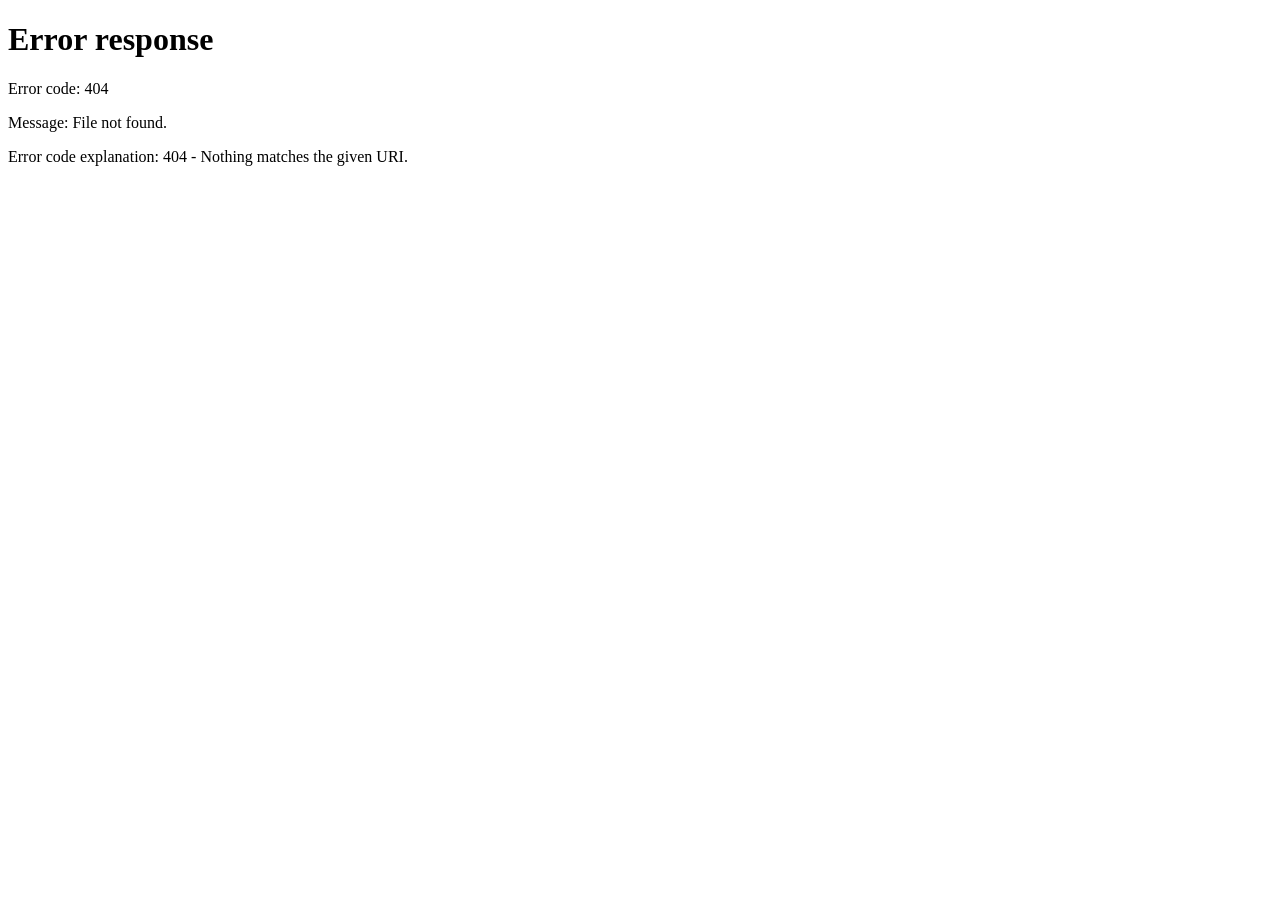
==== commit 83f4d6a3: "fix: make real ADK mission chat the default interface" ====
--- a/web/index.html
+++ b/web/index.html
@@ -3,89 +3,22 @@
 <head>
   <meta charset="utf-8">
   <meta name="viewport" content="width=device-width, initial-scale=1">
-  <meta name="description" content="ORPHEUS Ω — agente autónomo de arqueología de invenciones">
-  <title>ORPHEUS Ω</title>
-  <link rel="stylesheet" href="/assets/app.css">
+  <meta http-equiv="refresh" content="0; url=/adk">
+  <meta name="robots" content="noindex">
+  <title>ORPHEUS Ω · Abriendo Mission Chat</title>
+  <script>window.location.replace('/adk');</script>
+  <style>
+    :root { color-scheme: light; font-family: Inter, ui-sans-serif, system-ui, sans-serif; }
+    body { min-height: 100vh; margin: 0; display: grid; place-items: center; background: #f7f8fb; color: #172033; }
+    main { width: min(560px, calc(100% - 40px)); padding: 32px; border: 1px solid #e3e7ee; border-radius: 22px; background: white; box-shadow: 0 18px 54px rgba(30,42,66,.08); text-align: center; }
+    a { color: #425979; font-weight: 750; }
+  </style>
 </head>
 <body>
-  <div class="app-shell">
-    <aside class="sidebar" id="sidebar">
-      <div class="brand"><div class="brand-mark">Ω</div><div><strong>ORPHEUS Ω</strong><span>Autonomous Invention Archaeologist</span></div></div>
-      <button class="new-mission" id="newMission"><span class="icon">＋</span>Nueva misión</button>
-      <nav class="nav" aria-label="Navegación principal">
-        <button class="nav-item active" data-view="chat"><span>◌</span>Chat</button>
-        <button class="nav-item" data-view="opportunities"><span>⌁</span>Oportunidades</button>
-        <button class="nav-item" data-view="evidence"><span>◇</span>Evidencia</button>
-        <button class="nav-item" data-view="history"><span>◷</span>Historial</button>
-        <button class="nav-item" data-view="agents"><span>◎</span>Agentes</button>
-      </nav>
-      <section class="recent-section"><div class="section-label">CICLOS RECIENTES</div><div id="recentCycles" class="recent-list"><div class="empty-mini">Sin ciclos todavía</div></div></section>
-      <div class="sidebar-footer"><div class="human-card"><div class="human-avatar">AG</div><div><strong>Dr. Arisnachy</strong><span>Control humano final</span></div><button aria-label="Configuración">⋯</button></div></div>
-    </aside>
-
-    <main class="main">
-      <header class="topbar">
-        <button class="mobile-menu" id="mobileMenu" aria-label="Abrir menú">☰</button>
-        <button class="model-button"><span class="model-icon">✦</span><span><small>Modelo operativo</small><strong>ORPHEUS Autonomous v0.4</strong></span><span class="chevron">⌄</span></button>
-        <div class="project-title"><small>OBJETIVO ACTUAL</small><strong id="topGoal">Preparando misión…</strong></div>
-        <button class="autonomy-pill" id="autoBadge"><i></i><span>Modo autónomo</span></button>
-        <a class="icon-button" href="/autonomy/export/decision.md" title="Descargar memo">⇩</a>
-        <button class="profile-button">AG</button>
-      </header>
-
-      <div class="workspace">
-        <section class="conversation">
-          <div class="conversation-scroll" id="conversationScroll">
-            <div class="thread">
-              <div class="user-message"><div class="user-bubble"><p id="userGoal">Define una misión y ORPHEUS comenzará a trabajar.</p><span id="goalTime">Dirección humana</span></div><div class="small-avatar">AG</div></div>
-              <article class="assistant-message">
-                <div class="assistant-avatar">Ω</div>
-                <div class="assistant-content">
-                  <div class="message-meta"><strong>KIRA / ORPHEUS Ω</strong><span id="assistantTime">ahora</span></div>
-                  <p class="assistant-intro" id="assistantIntro">Observaré el objetivo, ejecutaré las herramientas pertinentes y separaré los resultados verificados de las hipótesis.</p>
-                  <section class="run-strip">
-                    <div class="run-status"><span class="run-symbol" id="runSymbol">✦</span><div><strong id="runState">Preparando ciclo autónomo</strong><small id="cycleMeta">Sin ejecución todavía</small></div></div>
-                    <div class="run-progress"><div class="progress-label"><span id="progressLabel">0 / 0 etapas</span><span id="cycleNo">Ciclo 0</span></div><div class="progress-track"><div class="progress-fill" id="progressFill"></div></div></div>
-                  </section>
-
-                  <section class="output-card">
-                    <header class="output-header"><div><div class="eyebrow">SALIDA AUTÓNOMA</div><h1 id="decisionTitle">Decisión recomendada por KIRA</h1></div><div class="header-actions"><span class="mode-chip" id="modeChip">ANALIZANDO</span><a href="/autonomy/export/state.json" class="subtle-button">JSON</a><a href="/autonomy/export/decision.md" class="subtle-button">Memo</a></div></header>
-                    <div class="status-banner" id="statusBanner"><span class="status-icon">◌</span><div><strong id="technicalStatus">Esperando evaluación</strong><p id="statusReason">ORPHEUS clasificará el objetivo antes de ejecutar herramientas.</p></div></div>
-                    <nav class="tabs" aria-label="Vistas de salida"><button class="tab active" data-tab="decision">Decisión</button><button class="tab" data-tab="opportunities">Oportunidades</button><button class="tab" data-tab="evidence">Evidencia</button><button class="tab" data-tab="history">Historial</button></nav>
-
-                    <div class="tab-panel active" id="tab-decision">
-                      <div class="decision-grid">
-                        <section class="decision-main"><div class="panel-heading"><span>RECOMENDACIÓN</span><span id="decisionMode">—</span></div><h2 id="recommendation">Todavía no hay una recomendación.</h2><p id="humanBenefit">El beneficio humano aparecerá tras completar el ciclo.</p><div class="beneficiary-row" id="beneficiaries"></div><div class="why-card"><strong>Por qué esta ruta</strong><ul id="whyNow"><li>Esperando análisis.</li></ul></div></section>
-                        <aside class="decision-side"><div class="metric-grid"><div class="metric-card"><span>Temperatura</span><strong id="metricTemp">—</strong><small>interna estimada</small></div><div class="metric-card"><span>Reducción</span><strong id="metricDelta">—</strong><small>delta térmico</small></div><div class="metric-card"><span>Incertidumbre</span><strong id="metricUncertainty">—</strong><small>declarada</small></div><div class="metric-card"><span>Energía</span><strong id="metricEnergy">—</strong><small>consumo externo</small></div></div><div class="next-action-card"><span>PRÓXIMA DECISIÓN HUMANA</span><strong id="nextAction">Sin acciones pendientes</strong><p>ORPHEUS no ejecutará contacto, publicación, contrato o cobro sin aprobación.</p></div></aside>
-                      </div>
-                      <section class="candidate-section"><div class="section-heading"><div><span>RESULTADO TÉCNICO</span><h3>Candidatos evaluados</h3></div><span class="verified-label" id="missionStatus">SIN EJECUTAR</span></div><div class="candidate-table"><div class="candidate-head"><span>Candidato</span><span>Temperatura</span><span>Reducción</span><span>Puntuación</span><span>Estado</span></div><div id="candidateRows" class="candidate-body"><div class="table-empty">No hay resultados técnicos.</div></div></div></section>
-                      <section class="completed-work"><div class="section-heading"><div><span>TRABAJO REALIZADO</span><h3>Artefactos locales y seguros</h3></div></div><div class="action-grid" id="completedActions"></div></section>
-                    </div>
-
-                    <div class="tab-panel" id="tab-opportunities"><div class="section-heading padded"><div><span>RADAR DE VALOR</span><h3>Rutas de beneficio y sostenibilidad</h3></div><span class="hypothesis-label">CIFRAS HIPOTÉTICAS</span></div><div class="opportunity-grid" id="opportunityGrid"></div></div>
-                    <div class="tab-panel" id="tab-evidence"><div class="evidence-layout"><section><div class="section-heading"><div><span>TRAZABILIDAD</span><h3>Salida por agente</h3></div></div><div class="pipeline-output" id="pipelineOutput"></div></section><aside><div class="limits-card"><span>LÍMITES DECLARADOS</span><p id="technicalLimits">Pendiente de evaluación.</p></div><div class="disclaimer-card" id="disclaimer">Las cifras comerciales deben tratarse como hipótesis hasta disponer de evidencia externa.</div></aside></div></div>
-                    <div class="tab-panel" id="tab-history"><div class="section-heading padded"><div><span>MEMORIA OPERATIVA</span><h3>Historial de ciclos</h3></div></div><div class="history-table" id="historyTable"></div></div>
-                  </section>
-                </div>
-              </article>
-            </div>
-          </div>
-          <div class="composer-shell"><form class="composer" id="composerForm"><button type="button" class="attach-button" aria-label="Adjuntar">＋</button><textarea id="messageInput" rows="1" placeholder="Asigna una misión a KIRA y ORPHEUS…"></textarea><button type="submit" class="send-button" aria-label="Enviar">↑</button></form><p>ORPHEUS distingue evidencia, hipótesis y acciones sujetas a aprobación humana.</p></div>
-        </section>
-
-        <aside class="control-rail">
-          <section class="control-card run-control"><div class="control-header"><div><span>EJECUCIÓN AUTÓNOMA</span><h2 id="railStatus">Inactiva</h2></div><span class="live-dot" id="liveDot"></span></div><p id="railGoal">Preparando objetivo…</p><div class="control-buttons"><button class="primary-button" id="runNow">Ejecutar ahora</button><button class="secondary-button" id="toggleAutonomy">Pausar</button></div></section>
-          <section class="rail-section"><div class="rail-title"><strong>Etapas del ciclo</strong><span id="stageCount">0/0</span></div><div class="stage-list" id="stageList"></div></section>
-          <section class="rail-section"><div class="rail-title"><strong>Aprobaciones humanas</strong><span id="approvalCount">0</span></div><div class="approval-list" id="approvalList"><div class="empty-rail">No hay decisiones pendientes.</div></div></section>
-          <section class="rail-section collapsed-on-small"><div class="rail-title"><strong>Equipo Ω</strong><span id="agentCount">0</span></div><div class="agent-list" id="agentList"></div></section>
-          <section class="rail-section collapsed-on-small"><div class="rail-title"><strong>Actividad</strong><span>en vivo</span></div><div class="event-list" id="eventList"></div></section>
-        </aside>
-      </div>
-    </main>
-  </div>
-
-  <div class="modal-backdrop" id="decisionModal" hidden><div class="modal"><button class="modal-close" id="modalClose">×</button><span class="modal-eyebrow">DECISIÓN HUMANA</span><h2 id="modalTitle">Revisar acción</h2><p id="modalDescription"></p><textarea id="decisionNote" rows="4" placeholder="Nota opcional: alcance, límites o condiciones…"></textarea><div class="modal-actions"><button class="danger-button" id="declineAction">Rechazar</button><button class="primary-button" id="approveAction">Aprobar</button></div></div></div>
-  <div class="toast" id="toast" role="status"></div>
-  <script src="/assets/app.js" defer></script>
+  <main>
+    <h1>Abriendo la ejecución ADK real…</h1>
+    <p>La interfaz principal ahora es Mission Chat, con eventos reales de Gemini, herramientas, auditoría y evidencia.</p>
+    <p><a href="/adk">Entrar a ORPHEUS Ω</a></p>
+  </main>
 </body>
 </html>
